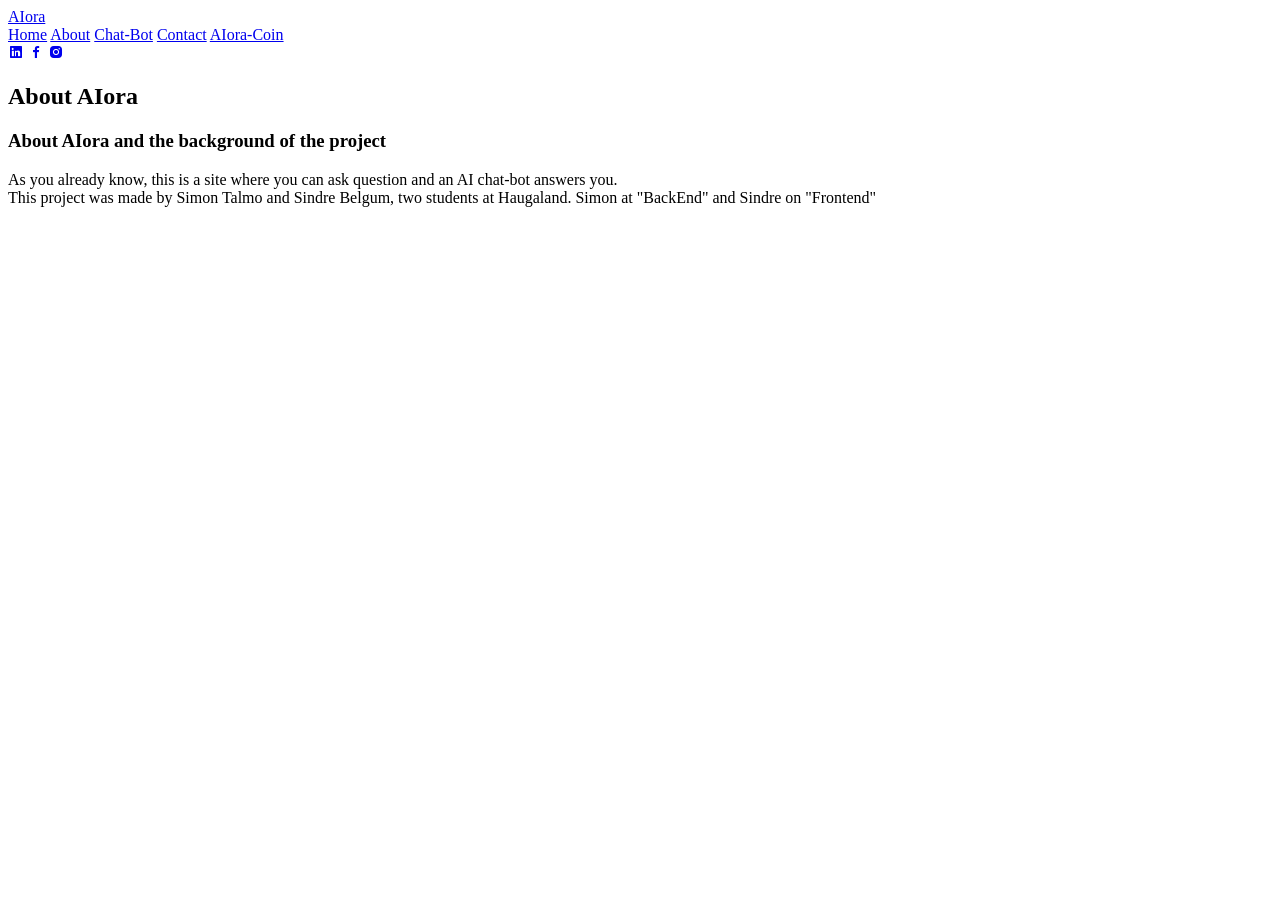
==== About.html @ 8ee355c3 "Add files via upload" ====
<!DOCTYPE html>
<html lang="en">

<head>
    <meta charset="UTF-8">
    <meta http-equiv="X-UA-Compatible" content="IE=edge">
    <meta name="viewport" content="width=device-width, 
    initial-scale=1.0">
    <title>Mainside AIora | Simon & Sindre</title>
    <link rel="stylesheet" href="/CSS/About.css">
   <script src="/JAVASCRIPT/Aiora.js"> </script>
    <link href='https://unpkg.com/boxicons@2.1.4/css/boxicons.min.css' rel='stylesheet'>
</head>

<body>
    <header class="header">
        <a href="#" class="logo">AIora</a>
        <nav class="navbar">
            <a href="Hovedside.html"style="--i:1;">Home</a>
            <a href="About.html"style="--i:2;" class="active">About</a>
            <a href="Chat-Bot.html"style="--i:3;">Chat-Bot</a>
            <a href="#"style="--i:4;">Contact</a>
            <a href="#"style="--i:5;">AIora-Coin</a>
        </nav>

        <div class="social-media">
            <a href="#"style="--i:1;"><i class='bx bxl-linkedin-square'></i></a>
            <a href="#"style="--i:2;"><i class='bx bxl-facebook'></i></a>
            <a href="#"style="--i:3;"><i class='bx bxl-instagram-alt'></i></a>
        </div>
    </header>


    <section class="home">
        <div class="home-content">
            <h1>About AIora</h1> 
            <h3>About AIora and the background of the project</h3>
            <p>As you already know, this is a site where you can ask question and an AI chat-bot answers you.
            <br>
                This project was made by Simon Talmo and Sindre Belgum, two students at Haugaland. Simon at "BackEnd" and Sindre on "Frontend"
            </p>
        </div>

        <div class="home-image">
            <div class="rhombus">
                <img src="/IMAGES/pngimg.com - ai_PNG4.png" alt="">
            </div>
        </div>

        <div class="rhombus2"></div>
        <div class="rhombus3"></div>
        </section>   

   


</body>

</html>
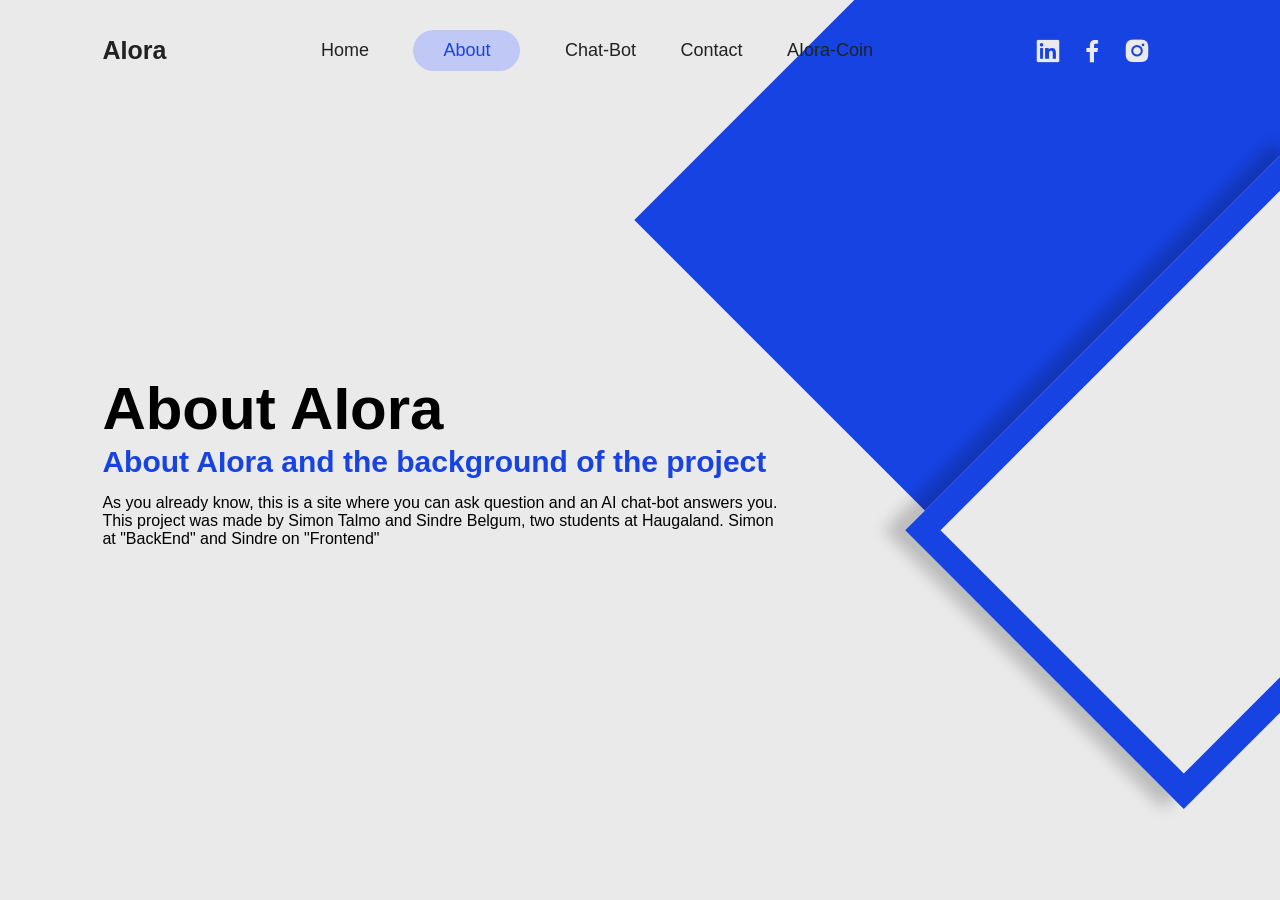
==== commit 9a41fab7: "Update About.html Wrong link" ====
--- a/About.html
+++ b/About.html
@@ -7,7 +7,7 @@
     <meta name="viewport" content="width=device-width, 
     initial-scale=1.0">
     <title>Mainside AIora | Simon & Sindre</title>
-    <link rel="stylesheet" href="/CSS/About.css">
+    <link rel="stylesheet" href="About.css">
    <script src="/JAVASCRIPT/Aiora.js"> </script>
     <link href='https://unpkg.com/boxicons@2.1.4/css/boxicons.min.css' rel='stylesheet'>
 </head>
--- a/About.css
+++ b/About.css
@@ -0,0 +1,295 @@
+@import url('https://fonts.googleapis.com/css2?family=Poppins:wght@300;400;500;600;700;800;900&display=swap');
+
+* {
+    margin: 0;
+    padding: 0;
+    box-sizing: border-box;
+    font-family: 'Poppins', sans-serif;
+}
+
+body {
+    background: #eaeaea;
+}
+
+.header {
+    position: fixed;
+    top: 0;
+    left: 0;
+    width: 100%;
+    padding: 30px 8%;
+    background: transparent;
+    display: flex;
+    justify-content: space-between;
+    align-items: center;
+    z-index: 100;
+}
+
+.logo {
+    font-size: 25px;
+    color: #222;
+    text-decoration: none;
+    font-weight: 600;
+    opacity: 0;
+    animation: slideRight 1s ease forwards;
+}
+
+.navbar a {
+    display: inline-block;
+    font-size: 18px;
+    color: #222;
+    text-decoration: none;
+    font-weight: 500;
+    margin: 0 20px;
+    transition: .3s;
+    opacity: 0;
+    animation: slideTop .5s ease forwards;
+    animation-delay: calc(.2s * var(--i));
+
+}
+
+.navbar a:hover
+ {
+    color: #1743e3;
+}
+
+.navbar a.active {
+    color: #1743e3;
+    background: #c0c8f5;
+    padding: 10px 30px;
+    border-radius: 30px;
+}
+.social-media {
+    width: 150px;
+    height: 40px;
+    justify-content: right;
+    align-items: right;
+}
+
+.social-media a {
+    display: inline-flex;
+    justify-content: center;
+    align-items: center;
+    width: 40px;
+    height: 40px;
+    background: transparent;
+    border: 2px solid transparent;
+    font-size: 20px;
+    text-decoration: none;
+    transition: .5s;
+    transform: rotate(45deg);
+    transition: .5s;
+    opacity: 0;
+    animation: slideSci .5s ease forwards;
+    animation-delay: calc(.2s * var(--i));
+
+}
+
+
+
+.social-media a:hover {
+   border-color: #eaeaea;
+}
+
+.social-media a i {
+    font-size: 30px;
+    color: #eaeaea;
+    transform: rotate(-45deg);
+}
+
+.home {
+    position: relative;
+    width: 100%;
+    height: 100vh;
+    display: flex;
+    justify-content: space-between;
+    align-items: center;
+    padding: 50px 8% 0;
+    overflow: hidden;
+}
+
+.home-content {
+    max-width: 700px;
+}
+
+.home-content h1 {
+    font-size: 60px;
+    line-height: 1.2;
+    opacity: 0;
+    animation: slideBottom 0.5s ease forwards;
+    animation-delay: 1s;
+}
+
+.home-content h3 {
+    font-size: 30px;
+    color: #1743e3;
+    opacity: 0;
+    animation: slideBottom 0.3s ease forwards;
+    animation-delay: 1s;
+}
+
+.home-content p {
+    font-size: 16px;
+    margin: 15px 0 30px;
+    opacity: 0;
+    animation: slideBottom 0.1s ease forwards;
+    animation-delay: 1s;
+}
+
+.btn {
+    display: inline-block;
+    padding: 10px 28px;
+    background: #1743e3;
+    border: 2px solid #1743e3;
+    border-radius: 6px;
+    box-shadow: 0 0 10px rgba(0, 0, 0, .1);
+    color: #fff;
+    letter-spacing: 1px;
+    font-size: 16px;
+    font-weight: 600;
+    text-decoration: none;
+    transition: .5s ease;
+    opacity: 0;
+    animation: slideRight 1s ease forwards;
+    animation-delay: 1.5s;
+}
+
+.btn:hover {
+    background: transparent;
+    border: 2px solid #1743e3;
+    color: #1743e3;
+}
+
+.home-image {
+    position: relative;
+    right: -24%;
+    width: 550px;
+    height: 550px;
+    transform: rotate(45deg);
+}
+
+.home-image .rhombus {
+    position: absolute;
+    width: 100%;
+    height: 100%;
+    background: #eaeaea;
+    border: 25px solid #1743e3;
+    box-shadow: -15px 15px 15px rgba(0, 0, 0, .2);
+    opacity: 0;
+    animation: zoomOut 1s ease forwards;
+    animation-delay: 1.6s;
+}
+
+.home-image .rhombus img {
+    position: absolute;
+    top: -25px;
+    left: 0;
+    max-width: 750px;
+    height: 150%;
+    transform: rotate(-45deg);
+    opacity: 0;
+    animation: AI 1s ease forwards;
+    animation-delay: 2s;
+}
+
+.home .rhombus2 {
+    position: absolute;
+    top: -20%;
+    right: -20%;
+    z-index: -1;
+    width: 800px;
+    height: 800px;
+    background: #1743e3;
+    transform: rotate(45deg);
+    opacity: 0;
+    animation: rhombus2 1s ease forwards;
+}
+
+/*keyframes ANIMATION*/
+@keyframes slideRight {
+    0% {
+        transform: translateX(-100px);
+        opacity: 0;
+    }
+    100% {
+        transform: translateX(0);
+        opacity: 1;
+    }
+}
+
+@keyframes slideLeft {
+    0% {
+        transform: translateX(100px);
+        opacity: 0;
+    }
+    100% {
+        transform: translateX(0);
+        opacity: 1;
+    }
+}
+@keyframes slideTop {
+    0% {
+        transform: translateY(100px);
+        opacity: 0;
+    }
+    100% {
+        transform: translateY(0);
+        opacity: 1;
+    }
+}
+
+@keyframes slideBottom {
+    0% {
+        transform: translateY(-100px);
+        opacity: 0;
+    }
+    100% {
+        transform: translateY(0);
+        opacity: 1;
+    }
+}
+
+@keyframes slideSci {
+    0% {
+        transform: translateX(100px) rotate(45deg);
+        opacity: 0;
+    }
+    100% {
+        transform: translateX(0) rotate(45deg);
+        opacity: 1;
+    }
+}
+
+@keyframes zoomOut {
+    0% {
+        transform: scale(1.1);
+        opacity: 0;
+    }
+    100% {
+        transform: scale(1);
+        opacity: 1;
+    }
+}
+
+@keyframes AI {
+    0% {
+        transform: translate(300px, -300px) scale(0) rotate(-45deg);
+        opacity: 0;
+    }
+    100% {
+        transform: translate(0, 0) scale(1) rotate(-45deg);
+        opacity: 1;
+    }
+}
+
+@keyframes rhombus2 {
+    0% {
+        right: -40%;
+        opacity: 0;
+    }
+    100% {
+        right: -25%;
+        opacity: 1;
+    }
+}
+
+
